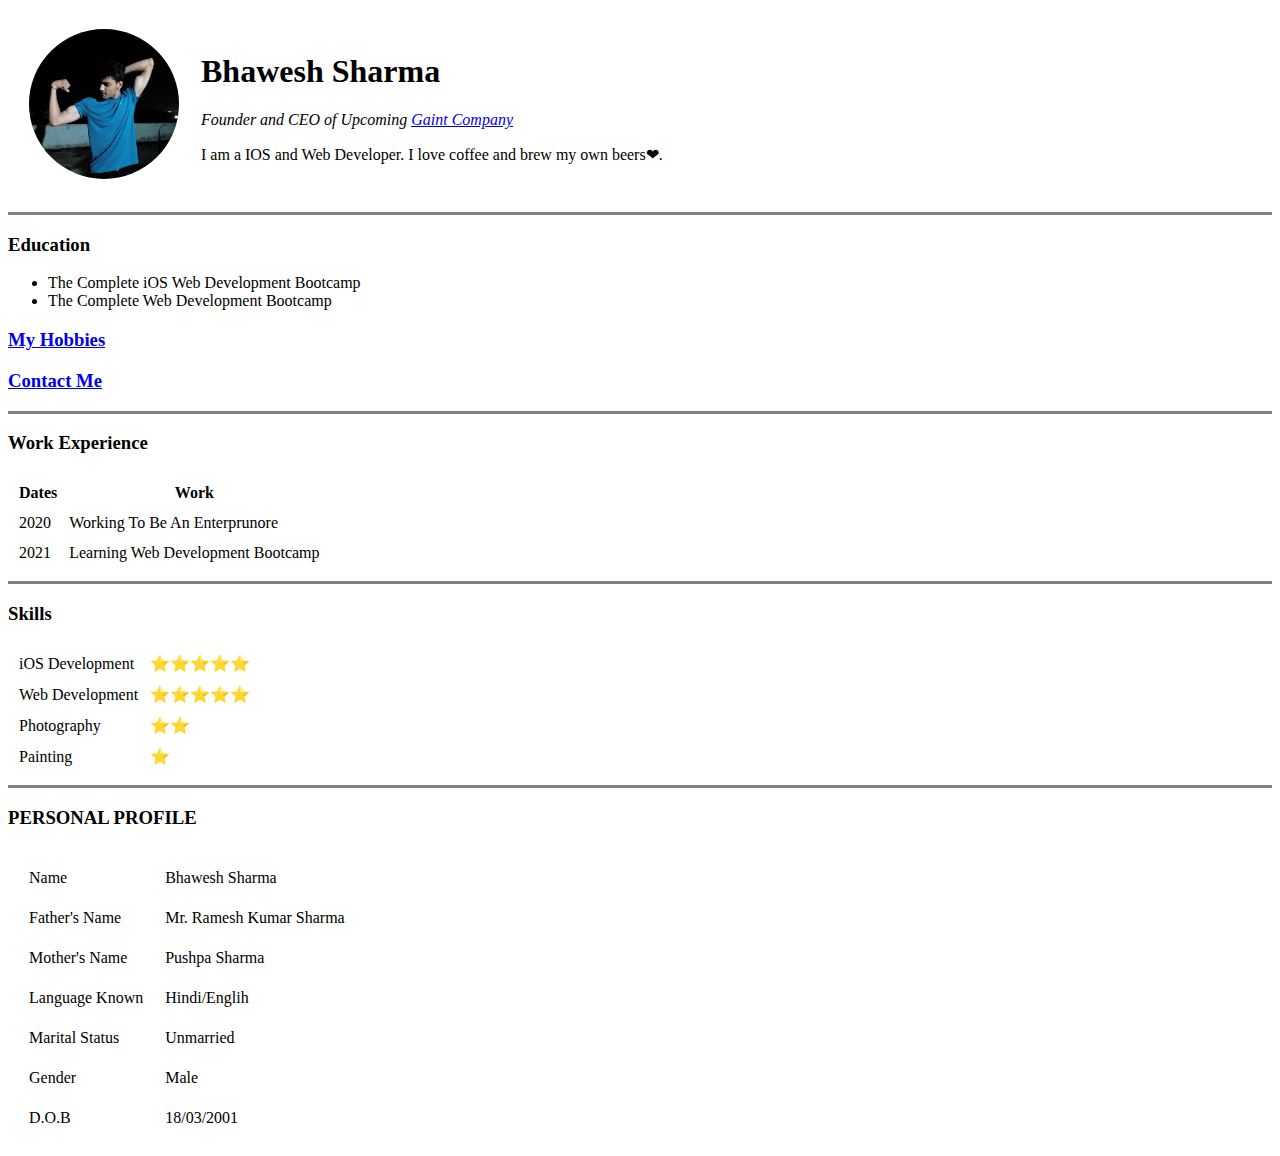
==== index.html @ 9cc38377 "add initial files" ====
<!DOCTYPE html>
<html lang="en" dir="ltr">

<head>
  <meta charset="utf-8">
  <title>Bhawesh's Personal Site</title>
</head>

<body>
  <table cellspacing=20>
    <tr>
      <td> <img src="images/bj.jpeg" alt="bhawesh profile picture" width="150px" style="border-radius:50%"></td>
      <td>
        <h1>Bhawesh Sharma</h1>
        <p><em>Founder and CEO of Upcoming <a href="https://google.com">Gaint Company</a></em></p>
        <p>I am a IOS and Web Developer. I love coffee and brew my own beers❤.</p>
      </td>
    </tr>
  </table>
  <hr size=3 noshade>
  <h3>Education</h3>
  <ul>
    <li>The Complete iOS Web Development Bootcamp</li>
    <li>The Complete Web Development Bootcamp</li>
  </ul>
  <h3><a href="hobbies.html">My Hobbies</a></h3>
  <h3><a href="contact-me.html">Contact Me</a></h3>
  <hr size=3 noshade>
  <h3>Work Experience</h3>
  <table cellspacing=10>
    <thead>
      <tr>
        <th>Dates</th>
        <th>Work</th>
      </tr>
    </thead>
    <tbody>
      <tr>
        <td>2020</td>
        <td>Working To Be An Enterprunore</td>
      </tr>
      <tr>
        <td>2021</td>
        <td>Learning Web Development Bootcamp</td>
      </tr>
    </tbody>
  </table>
  <hr size=3 noshade>
  <h3>Skills</h3>

  <table cellspacing=10>
    <tr>
      <td> iOS Development</td>
      <td>⭐⭐⭐⭐⭐</td>
    </tr>
    <tr>
      <td>Web Development</td>
      <td>⭐⭐⭐⭐⭐</td>
    </tr>
    <tr>
      <td>Photography</td>
      <td>⭐⭐</td>
    </tr>
    <tr>
      <td>Painting</td>
      <td>⭐</td>
    </tr>
  </table>
  <hr size=3 noshade>
  <h3>PERSONAL PROFILE</h3>
  <table cellspacing=20>
    <tr>
      <td>Name</td>
      <td>Bhawesh Sharma</td>
    </tr>
    <tr>
      <td>Father's Name</td>
      <td>Mr. Ramesh Kumar Sharma</td>
    </tr>
    <tr>
      <td>Mother's Name</td>
      <td>Pushpa Sharma</td>
    </tr>
    <tr>
      <td>Language Known</td>
      <td>Hindi/Englih</td>
    </tr>
    <tr>
      <td>Marital Status</td>
      <td>Unmarried</td>
    </tr>
    <tr>
      <td>Gender</td>
      <td>Male</td>
    </tr>
    <tr>
      <td>
        D.O.B
      </td>
      <td>18/03/2001</td>
    </tr>
  </table>
</body>

</html>
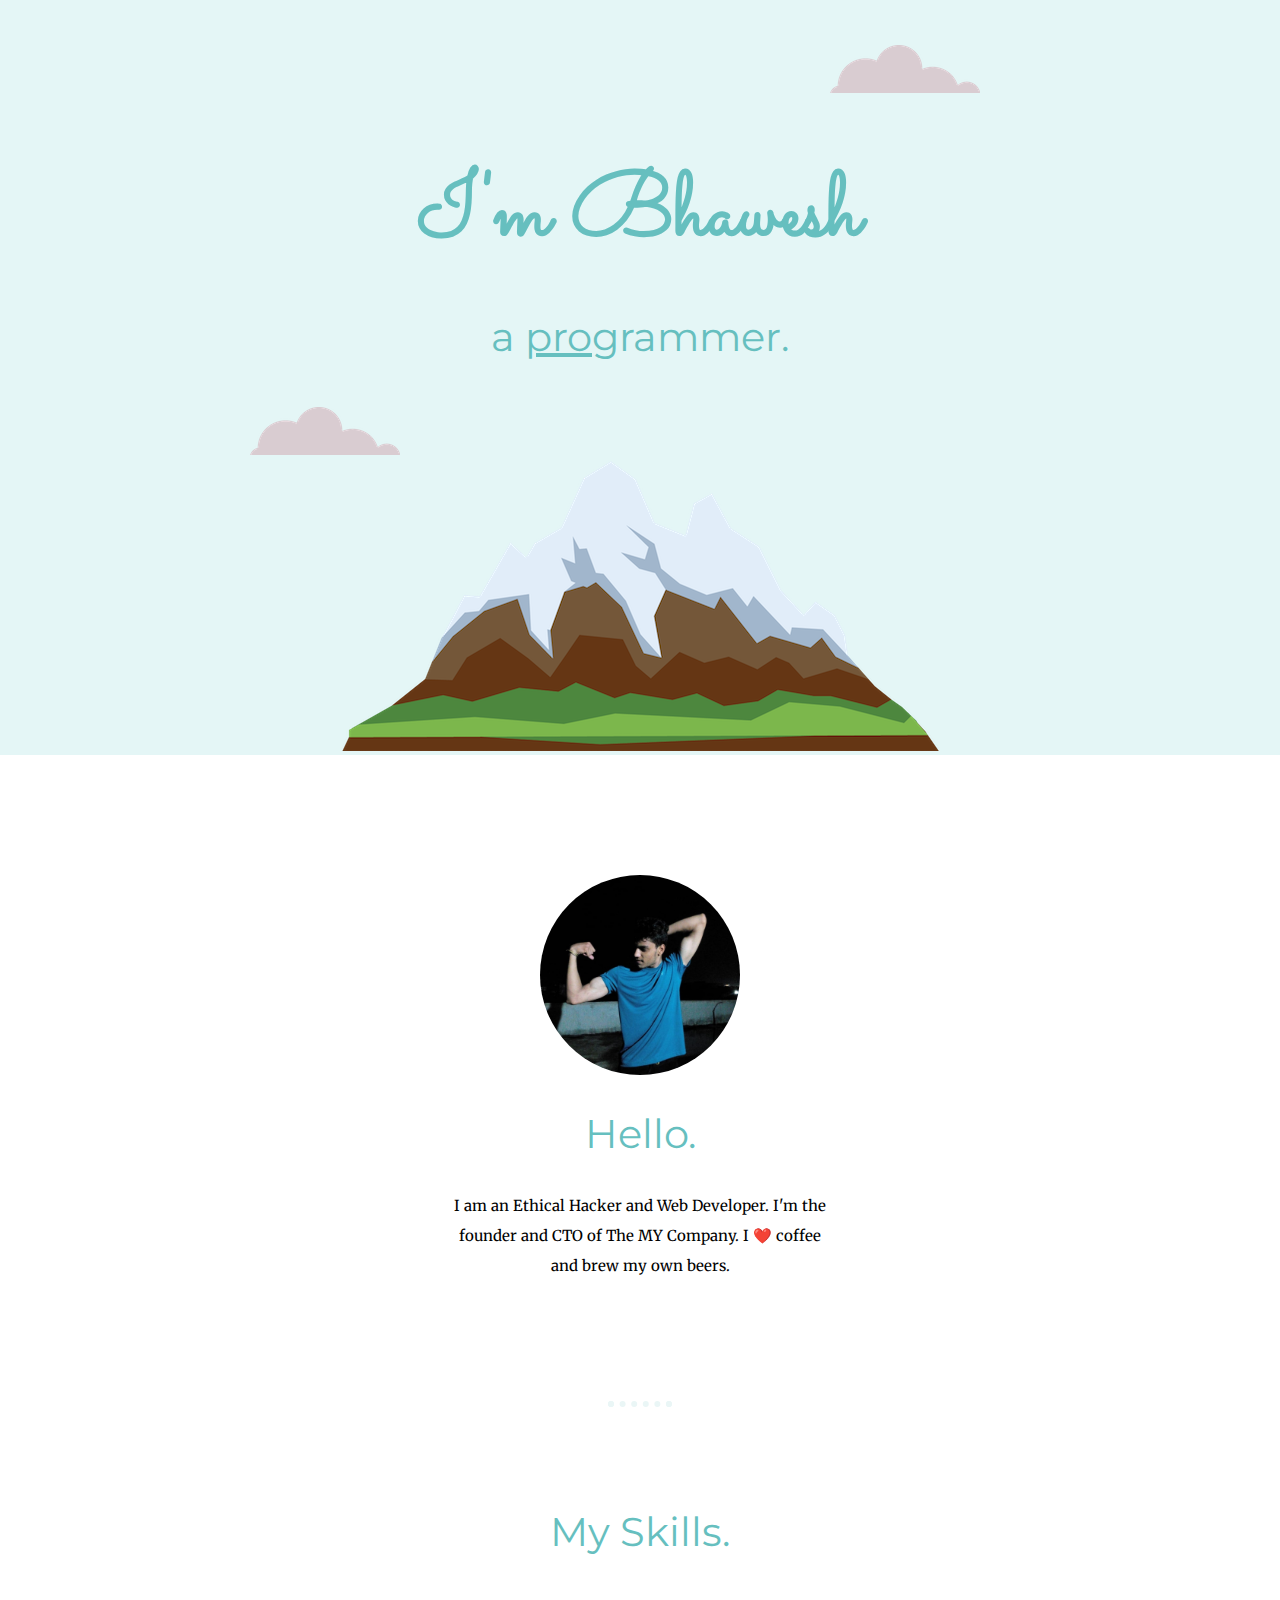
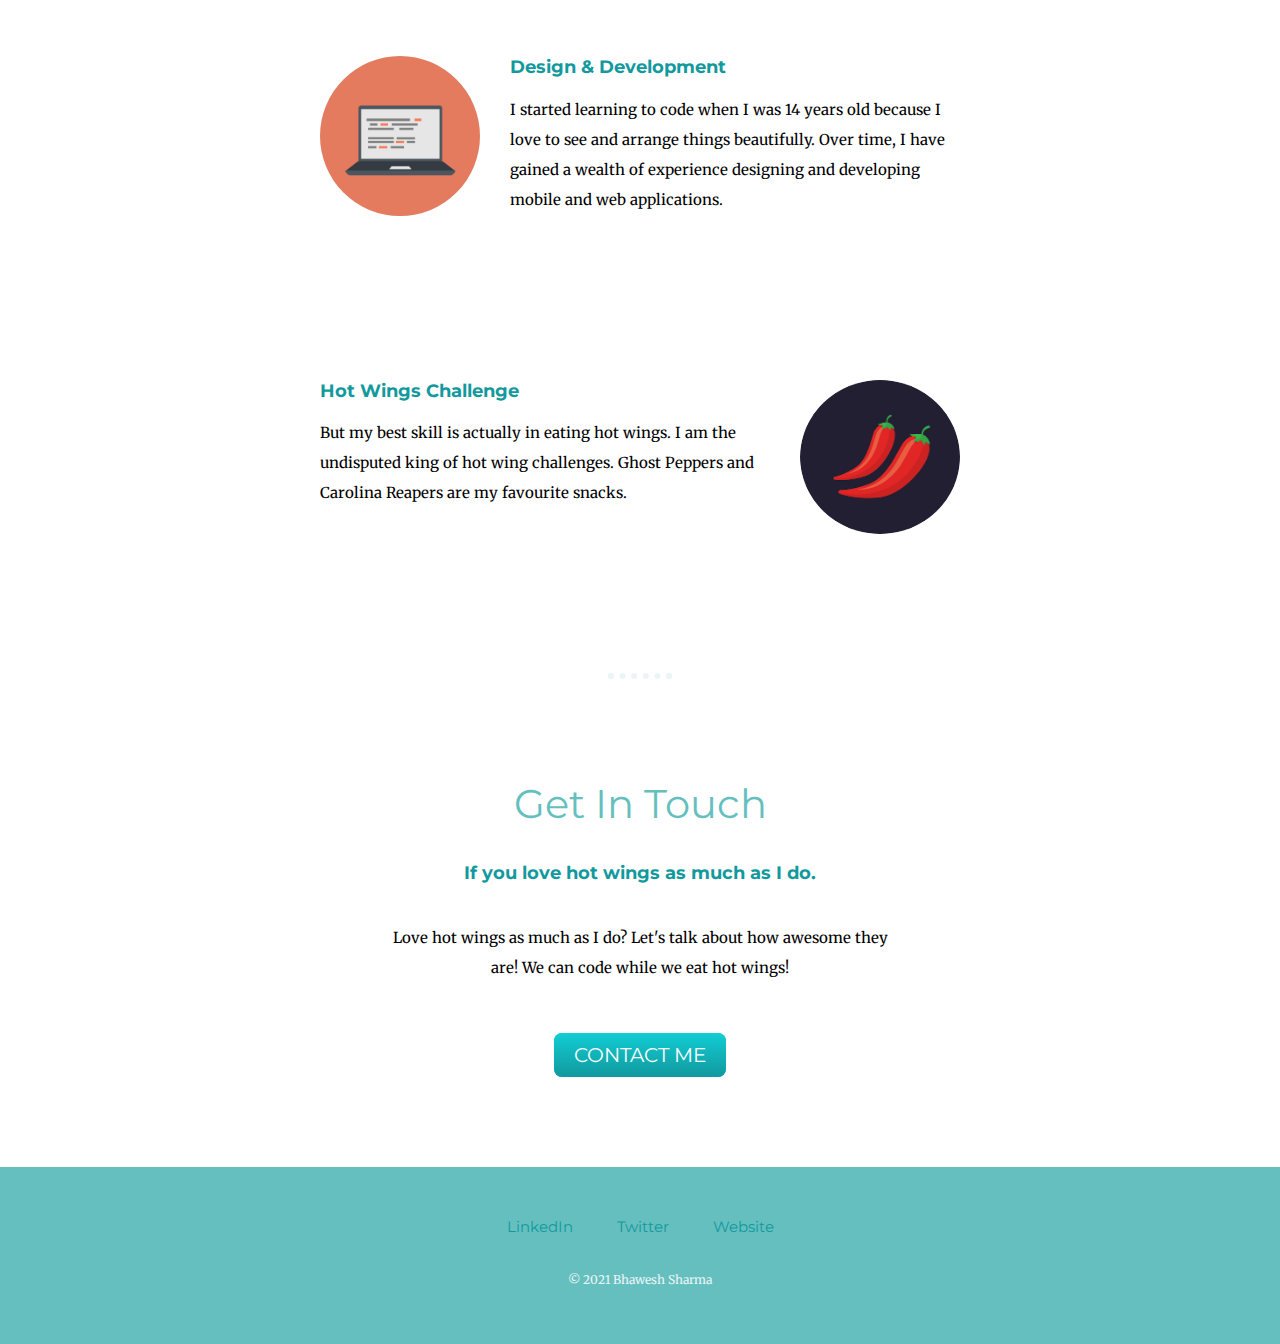
==== commit 5fad1840: "new cv uploaded" ====
--- a/index.html
+++ b/index.html
@@ -3,103 +3,69 @@
 
 <head>
   <meta charset="utf-8">
-  <title>Bhawesh's Personal Site</title>
+  <title>Bhawesh Sharma</title>
+  <link href="https://fonts.googleapis.com/css?family=Merriweather|Montserrat|Sacramento" rel="stylesheet">
+  <link rel="stylesheet" type="text/css" href="css/styles.css">
+  <link rel="shortcut icon" href="favicon.ico">
 </head>
 
 <body>
-  <table cellspacing=20>
-    <tr>
-      <td> <img src="images/bj.jpeg" alt="bhawesh profile picture" width="150px" style="border-radius:50%"></td>
-      <td>
-        <h1>Bhawesh Sharma</h1>
-        <p><em>Founder and CEO of Upcoming <a href="https://google.com">Gaint Company</a></em></p>
-        <p>I am a IOS and Web Developer. I love coffee and brew my own beers❤.</p>
-      </td>
-    </tr>
-  </table>
-  <hr size=3 noshade>
-  <h3>Education</h3>
-  <ul>
-    <li>The Complete iOS Web Development Bootcamp</li>
-    <li>The Complete Web Development Bootcamp</li>
-  </ul>
-  <h3><a href="hobbies.html">My Hobbies</a></h3>
-  <h3><a href="contact-me.html">Contact Me</a></h3>
-  <hr size=3 noshade>
-  <h3>Work Experience</h3>
-  <table cellspacing=10>
-    <thead>
-      <tr>
-        <th>Dates</th>
-        <th>Work</th>
-      </tr>
-    </thead>
-    <tbody>
-      <tr>
-        <td>2020</td>
-        <td>Working To Be An Enterprunore</td>
-      </tr>
-      <tr>
-        <td>2021</td>
-        <td>Learning Web Development Bootcamp</td>
-      </tr>
-    </tbody>
-  </table>
-  <hr size=3 noshade>
-  <h3>Skills</h3>
 
-  <table cellspacing=10>
-    <tr>
-      <td> iOS Development</td>
-      <td>⭐⭐⭐⭐⭐</td>
-    </tr>
-    <tr>
-      <td>Web Development</td>
-      <td>⭐⭐⭐⭐⭐</td>
-    </tr>
-    <tr>
-      <td>Photography</td>
-      <td>⭐⭐</td>
-    </tr>
-    <tr>
-      <td>Painting</td>
-      <td>⭐</td>
-    </tr>
-  </table>
-  <hr size=3 noshade>
-  <h3>PERSONAL PROFILE</h3>
-  <table cellspacing=20>
-    <tr>
-      <td>Name</td>
-      <td>Bhawesh Sharma</td>
-    </tr>
-    <tr>
-      <td>Father's Name</td>
-      <td>Mr. Ramesh Kumar Sharma</td>
-    </tr>
-    <tr>
-      <td>Mother's Name</td>
-      <td>Pushpa Sharma</td>
-    </tr>
-    <tr>
-      <td>Language Known</td>
-      <td>Hindi/Englih</td>
-    </tr>
-    <tr>
-      <td>Marital Status</td>
-      <td>Unmarried</td>
-    </tr>
-    <tr>
-      <td>Gender</td>
-      <td>Male</td>
-    </tr>
-    <tr>
-      <td>
-        D.O.B
-      </td>
-      <td>18/03/2001</td>
-    </tr>
-  </table>
+  <div class="top-container">
+    <img class="top-cloud" src="img/cloud.png" alt="">
+    <h1>
+      I'm Bhawesh
+    </h1>
+    <h2>a <span class="pro">pro</span>grammer.</h2>
+    <img class="bottom-cloud" src="img/cloud.png" alt="">
+    <img src="img/mountain.png" alt="">
+  </div>
+
+
+  <div class="middle-container">
+
+    <div class="profile">
+      <img class="profile-img" src="img/my.jpeg" alt="">
+      <h2>Hello.</h2>
+      <p class="hello-container">I am an Ethical Hacker and Web Developer. I'm the founder and CTO of The MY Company. I ❤️ coffee and brew my own beers.</p>
+    </div>
+
+    <hr>
+
+    <div class="skills">
+      <h2>My Skills.</h2>
+      <div class="skill-row">
+        <img class="profile-img-left" src="img/computer.png" alt="">
+        <h3>Design & Development</h3>
+        <p>I started learning to code when I was 14 years old because I love to see and arrange things beautifully. Over time, I have gained a wealth of experience designing and developing mobile and web applications.</p>
+      </div>
+
+      <div class="skill-row">
+        <img class="profile-img-right" src="img/chillies.png" alt="">
+        <h3>Hot Wings Challenge</h3>
+        <p>But my best skill is actually in eating hot wings. I am the undisputed king of hot wing challenges. Ghost Peppers and Carolina Reapers are my favourite snacks.</p>
+      </div>
+    </div>
+
+    <hr>
+
+    <div class="contact-me">
+      <h2>Get In Touch</h2>
+      <h3>If you love hot wings as much as I do.</h3>
+      <p class="contact-box"> Love hot wings as much as I do? Let's talk about how awesome they are! We can code while we eat hot wings!</p>
+      <a class="btn" href="mailto:bikkujangid@gmail.com">CONTACT ME</a>
+    </div>
+
+  </div>
+
+
+  <div class="bottom-container">
+    <a class="footer-link" href="#">LinkedIn</a>
+    <a class="footer-link" href="#">Twitter</a>
+    <a class="footer-link" href="#">Website</a>
+    <p class="copywrite">© 2021 Bhawesh Sharma</p>
+  </div>
+
 </body>
 
 </html>
--- a/css/styles.css
+++ b/css/styles.css
@@ -0,0 +1,161 @@
+html {
+  font-size: 62.5%;
+}
+
+body {
+  margin: 0px;
+  text-align: center;
+  font-family: "Merriweather", serif;
+  font-size: 1.5rem;
+}
+
+h1 {
+  margin: 50px auto 0px;
+  font-family: "Sacramento", cursive;
+  font-size: 9rem;
+  color: #66BFBF;
+}
+
+h2 {
+  font-family: "Montserrat", sans-serif;
+  font-size: 4rem;
+  margin-top: 30px;
+  color: #66BFBF;
+  font-weight: normal;
+}
+
+h3 {
+  font-family: "Montserrat", sans-serif;
+  margin-top: 30px;
+  color: #11999E;
+}
+
+p{
+  line-height: 2;
+}
+
+hr{
+  border: dotted #EAF6F6 6px;
+  border-bottom: none;
+  width: 4%;
+  margin: 100px auto;
+}
+.pro {
+  text-decoration: underline;
+}
+
+.top-container {
+  background-color: #E4F6F6;
+  position: relative;
+  padding-top: 100px;
+
+}
+
+.middle-container {
+margin: 100px 0px;
+}
+
+.bottom {}
+
+.top-cloud {
+  position: absolute;
+  right: 300px;
+  top: 45px;
+}
+
+.bottom-cloud {
+  position: absolute;
+  left: 250px;
+  bottom: 300px;
+}
+
+.profile{
+  padding: 20px 0px 20px 0px;
+}
+
+.profile-img {
+  width: 200px;
+  border-radius: 50%;
+}
+
+.profile-img-left {
+  width: 25%;
+  border-radius: 50%;
+  float: left;
+  margin-right: 30px;
+}
+
+.profile-img-right {
+  width: 25%;
+  border-radius: 50%;
+  float: right;
+  margin-left: 30px;
+}
+
+.hello-container{
+  width:30%;
+  margin: auto;
+
+}
+
+.skill-row{
+  width: 50%;
+  margin: 100px auto;
+  text-align: left;
+  padding-bottom: 50px;
+
+}
+
+.contact-box{
+  width: 40%;
+  margin: 40px auto 60px;
+}
+
+.bottom-container {
+  background-color: #66BFBF;
+  padding: 50px 0px 20px;
+}
+
+.footer-link {
+  margin: 20px;
+  text-decoration: none;
+  color: #11999E;
+  font-family: 'Montserrat', sans-serif;
+}
+
+.footer-link:hover{
+color: white;
+}
+
+.copywrite{
+  padding: 20px 0px;
+  font-size: 1.2rem;
+  color: #EAF6F6;
+}
+
+.btn {
+  background: #11cdd4;
+  background-image: -webkit-linear-gradient(top, #11cdd4, #11999e);
+  background-image: -moz-linear-gradient(top, #11cdd4, #11999e);
+  background-image: -ms-linear-gradient(top, #11cdd4, #11999e);
+  background-image: -o-linear-gradient(top, #11cdd4, #11999e);
+  background-image: linear-gradient(to bottom, #11cdd4, #11999e);
+  -webkit-border-radius: 8;
+  -moz-border-radius: 8;
+  border-radius: 8px;
+  font-family: 'Montserrat', sans-serif;
+  color: #ffffff;
+  font-size: 20px;
+  padding: 10px 20px 10px 20px;
+  text-decoration: none;
+}
+
+.btn:hover {
+  background: #30e3cb;
+  background-image: -webkit-linear-gradient(top, #30e3cb, #2bc4ad);
+  background-image: -moz-linear-gradient(top, #30e3cb, #2bc4ad);
+  background-image: -ms-linear-gradient(top, #30e3cb, #2bc4ad);
+  background-image: -o-linear-gradient(top, #30e3cb, #2bc4ad);
+  background-image: linear-gradient(to bottom, #30e3cb, #2bc4ad);
+  text-decoration: none;
+}
